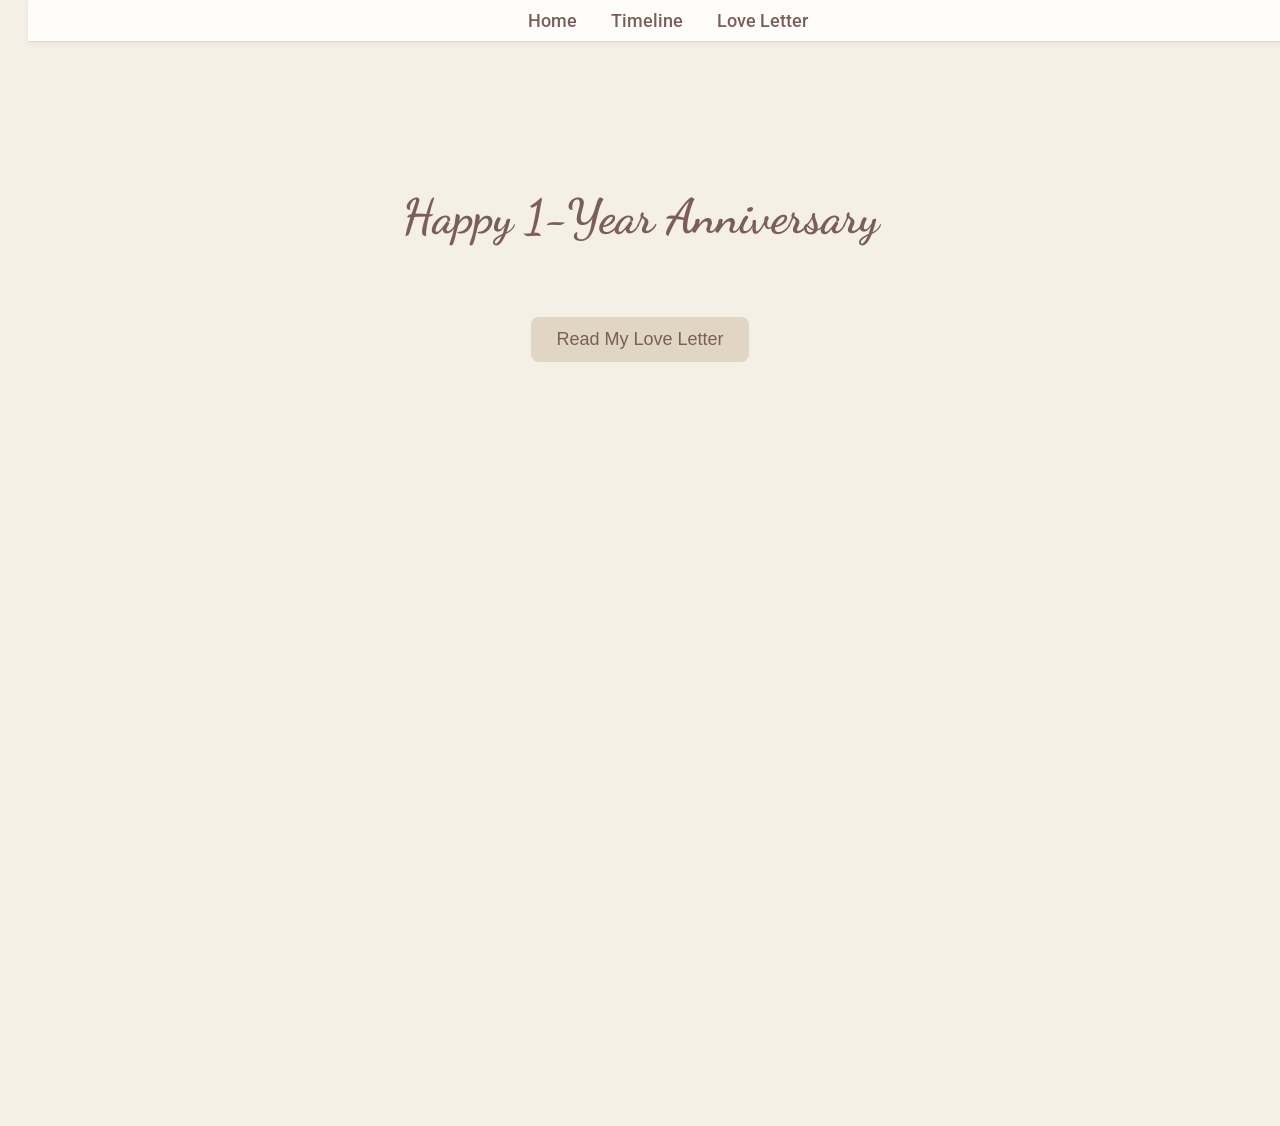
==== index.html @ 8c03a71b "beige theme" ====
<!DOCTYPE html>
<html lang="en">
<head>
<meta charset="UTF-8">
<meta name="viewport" content="width=device-width, initial-scale=1.0">
<title>Anniversary Home</title>
<link rel="stylesheet" href="style.css?v=1">
<script src="script.js?v=1" defer></script>
</head>
<body>
<nav>
  <a href="index.html">Home</a>
  <a href="timeline.html">Timeline</a>
  <a href="loveletter.html">Love Letter</a>
</nav>

<section class="section">
  <h1 class="heading">Happy 1-Year Anniversary</h1>
  <p class="intro">Even though I missed celebrating yesterday, I made this little website for you.</p>
  <button onclick="goToLoveLetter()">Read My Love Letter</button>
</section>

<div class="sparkles"></div>
</body>
</html>
---- style.css ----
/* Fonts */
@import url('https://fonts.googleapis.com/css2?family=Dancing+Script&display=swap');
@import url('https://fonts.googleapis.com/css2?family=Roboto&display=swap');

body {
  font-family: 'Roboto', sans-serif;
  background: #f5f0e6; /* soft beige */
  color: #7b5e57; /* soft brown */
  text-align: center;
  padding: 20px;
  overflow-x: hidden;
  scroll-behavior: smooth;
  opacity: 0;
  transition: opacity 1s ease-in-out;
}

body.loaded { opacity: 1; }

nav {
  position: fixed;
  top: 0;
  width: 100%;
  background: rgba(255,255,255,0.85);
  padding: 10px 0;
  z-index: 1000;
  border-bottom: 1px solid #e0d6c3;
  box-shadow: 0 2px 5px rgba(0,0,0,0.05);
}

nav a {
  color: #7b5e57;
  margin: 0 15px;
  text-decoration: none;
  font-weight: 500;
  font-size: 18px;
  transition: color 0.3s;
}

nav a:hover { color: #a18776; }

.section {
  min-height: 100vh;
  padding: 120px 20px 50px;
}

.heading {
  font-family: 'Dancing Script', cursive;
  font-size: 48px;
  margin-bottom: 20px;
  transition: color 0.3s;
}

.heading:hover { color: #a18776; }

p {
  font-size: 20px;
  margin-bottom: 20px;
  line-height: 1.6;
  opacity: 0;
  transition: opacity 1.2s ease-in-out;
}

p.visible { opacity: 1; }

button {
  background: #e0d6c3;
  color: #7b5e57;
  border: none;
  padding: 12px 25px;
  font-size: 18px;
  border-radius: 8px;
  cursor: pointer;
  transition: background 0.3s;
}

button:hover { background: #d1c4a7; }

.sparkles { position: fixed; top:0; left:0; width:100%; height:100%; pointer-events:none; z-index:0; }
.sparkle { position:absolute; width:4px; height:4px; background:white; border-radius:50%; opacity:0.8; animation:sparkleAnim 2s linear forwards, shimmer 1.5s ease-in-out infinite alternate; }
@keyframes shimmer { 0%{opacity:0.7; transform:scale(1);} 50%{opacity:1; transform:scale(1.3);} 100%{opacity:0.7; transform:scale(1);} }
@keyframes sparkleAnim { 0%{transform:translateY(0) scale(1);opacity:0.8;} 50%{opacity:0.2; transform:scale(1.5);} 100%{transform:translateY(-600px) scale(1); opacity:0;} }
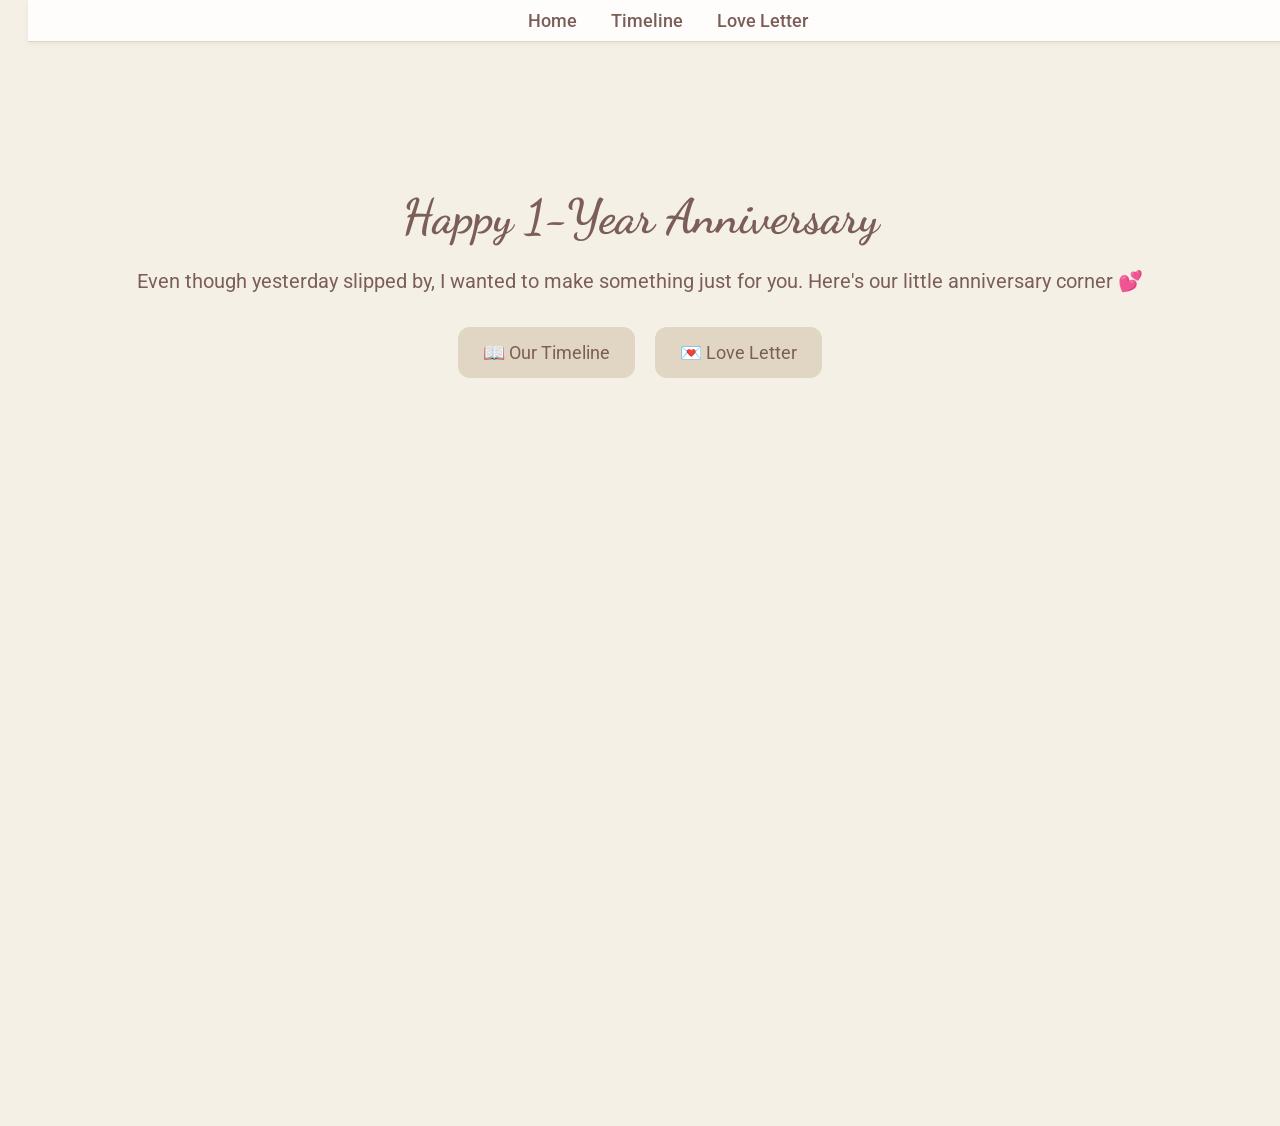
==== commit e919e4cc: "new" ====
--- a/index.html
+++ b/index.html
@@ -4,8 +4,8 @@
 <meta charset="UTF-8">
 <meta name="viewport" content="width=device-width, initial-scale=1.0">
 <title>Anniversary Home</title>
-<link rel="stylesheet" href="style.css?v=1">
-<script src="script.js?v=1" defer></script>
+<link rel="stylesheet" href="style.css?v=2">
+<script src="script.js?v=2" defer></script>
 </head>
 <body>
 <nav>
@@ -15,9 +15,20 @@
 </nav>
 
 <section class="section">
-  <h1 class="heading">Happy 1-Year Anniversary</h1>
-  <p class="intro">Even though I missed celebrating yesterday, I made this little website for you.</p>
-  <button onclick="goToLoveLetter()">Read My Love Letter</button>
+  <h1 class="heading fade">Happy 1-Year Anniversary</h1>
+  
+  <p class="intro fade">Even though yesterday slipped by, I wanted to make something just for you. Here's our little anniversary corner 💕</p>
+
+  <!-- Navigation cards -->
+  <div class="cards fade">
+    <a href="timeline.html" class="card">📖 Our Timeline</a>
+    <a href="loveletter.html" class="card">💌 Love Letter</a>
+  </div>
+
+  <!-- Optional illustration placeholder -->
+  <div class="illustration fade">
+    <!-- Add an elegant SVG or small image here -->
+  </div>
 </section>
 
 <div class="sparkles"></div>
--- a/style.css
+++ b/style.css
@@ -78,4 +78,32 @@
 .sparkles { position: fixed; top:0; left:0; width:100%; height:100%; pointer-events:none; z-index:0; }
 .sparkle { position:absolute; width:4px; height:4px; background:white; border-radius:50%; opacity:0.8; animation:sparkleAnim 2s linear forwards, shimmer 1.5s ease-in-out infinite alternate; }
 @keyframes shimmer { 0%{opacity:0.7; transform:scale(1);} 50%{opacity:1; transform:scale(1.3);} 100%{opacity:0.7; transform:scale(1);} }
-@keyframes sparkleAnim { 0%{transform:translateY(0) scale(1);opacity:0.8;} 50%{opacity:0.2; transform:scale(1.5);} 100%{transform:translateY(-600px) scale(1); opacity:0;} }+@keyframes sparkleAnim { 0%{transform:translateY(0) scale(1);opacity:0.8;} 50%{opacity:0.2; transform:scale(1.5);} 100%{transform:translateY(-600px) scale(1); opacity:0;} }
+
+/* Fade-in for multiple elements */
+.fade { opacity: 0; transition: opacity 1.2s ease-in-out; }
+.fade.visible { opacity: 1; }
+
+/* Cards container */
+.cards {
+  display: flex;
+  justify-content: center;
+  gap: 20px;
+  margin-top: 30px;
+  flex-wrap: wrap;
+}
+
+/* Individual card style */
+.card {
+  background: #e0d6c3; /* soft beige variant */
+  color: #7b5e57; /* soft brown */
+  text-decoration: none;
+  padding: 15px 25px;
+  border-radius: 12px;
+  font-size: 18px;
+  transition: background 0.3s, transform 0.3s;
+}
+.card:hover {
+  background: #d1c4a7;
+  transform: translateY(-4px);
+}
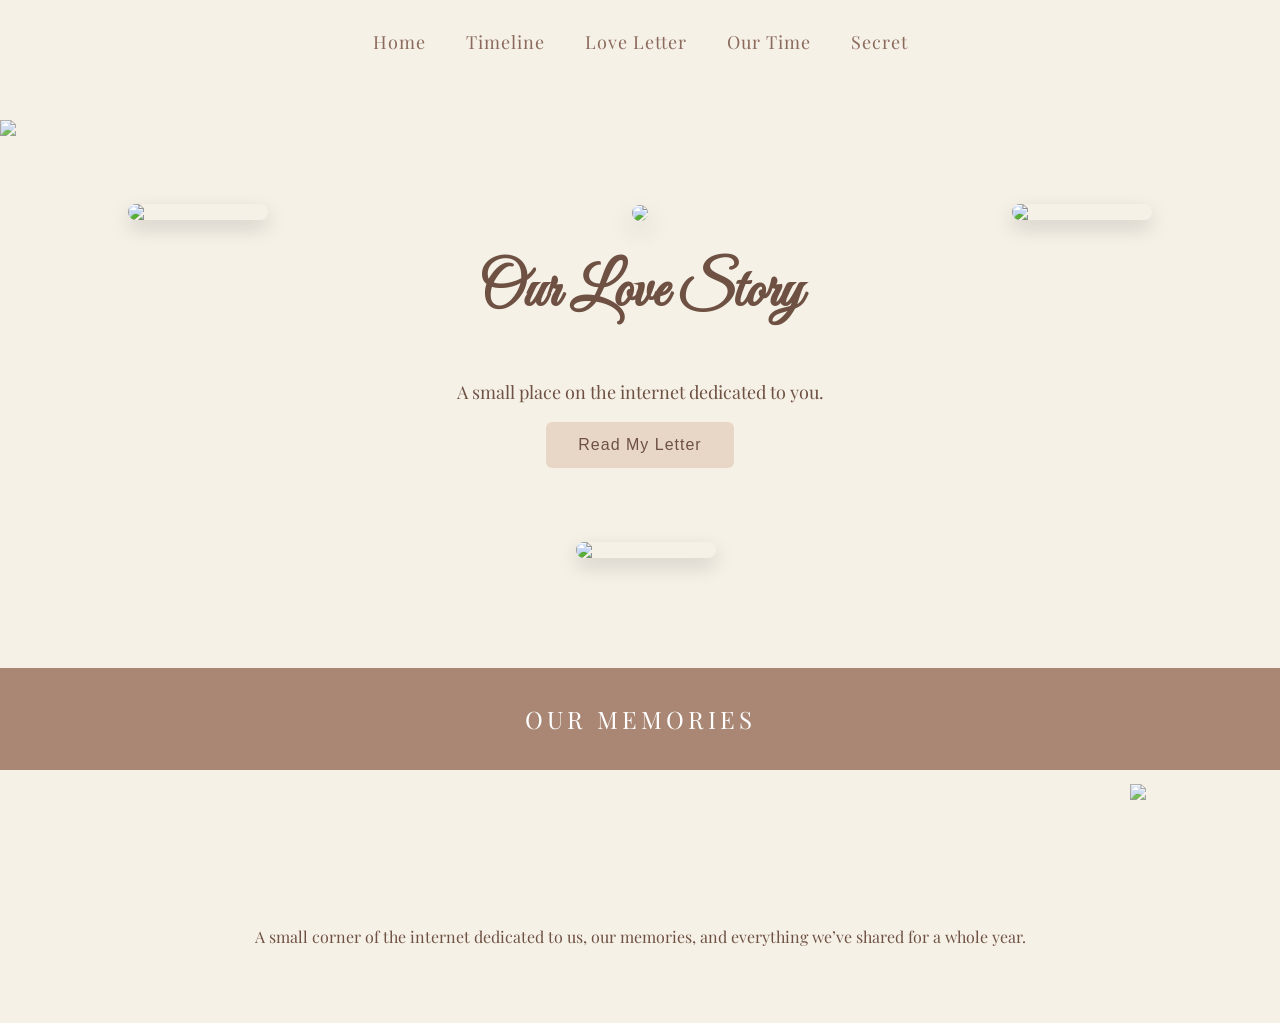
==== commit 8462a5ac: "fairytheme" ====
--- a/index.html
+++ b/index.html
@@ -1,36 +1,71 @@
 <!DOCTYPE html>
-<html lang="en">
+<html>
+
 <head>
+
 <meta charset="UTF-8">
-<meta name="viewport" content="width=device-width, initial-scale=1.0">
-<title>Anniversary Home</title>
-<link rel="stylesheet" href="style.css?v=2">
-<script src="script.js?v=2" defer></script>
+<meta name="viewport" content="width=device-width, initial-scale=1">
+
+<title>Our Love Story</title>
+
+<link rel="stylesheet" href="style.css">
+<script src="script.js" defer></script>
+
 </head>
+
 <body>
+
+<img src="rose.png" class="decoration dec1">
+<img src="rose1.png" class="decoration dec2">
+
 <nav>
-  <a href="index.html">Home</a>
-  <a href="timeline.html">Timeline</a>
-  <a href="loveletter.html">Love Letter</a>
+
+<a href="index.html">Home</a>
+<a href="timeline.html">Timeline</a>
+<a href="loveletter.html">Love Letter</a>
+<a href="countdown.html">Our Time</a>
+<a href="secret.html">Secret</a>
+
 </nav>
 
-<section class="section">
-  <h1 class="heading fade">Happy 1-Year Anniversary</h1>
-  
-  <p class="intro fade">Even though yesterday slipped by, I wanted to make something just for you. Here's our little anniversary corner 💕</p>
+<section class="hero">
 
-  <!-- Navigation cards -->
-  <div class="cards fade">
-    <a href="timeline.html" class="card">📖 Our Timeline</a>
-    <a href="loveletter.html" class="card">💌 Love Letter</a>
-  </div>
+<img src="willow.jpg" class="main-photo">
 
-  <!-- Optional illustration placeholder -->
-  <div class="illustration fade">
-    <!-- Add an elegant SVG or small image here -->
-  </div>
+<img src="bunny.jpg" class="floating-photo photo-left">
+
+<img src="duck.jpg" class="floating-photo photo-right">
+
+<img src="picnic.jpg" class="floating-photo photo-bottom">
+
+<h1 class="hero-title">
+Our Love Story
+</h1>
+
+<p class="hero-text">
+A small place on the internet dedicated to you.
+</p>
+
+<button onclick="location.href='loveletter.html'">
+Read My Letter
+</button>
+
 </section>
 
-<div class="sparkles"></div>
+
+<div class="ribbon">
+OUR MEMORIES
+</div>
+
+
+<section class="section">
+
+<p>
+A small corner of the internet dedicated to us,
+our memories, and everything we’ve shared for a whole year.
+</p>
+
+</section>
+
 </body>
 </html>
--- a/style.css
+++ b/style.css
@@ -1,109 +1,180 @@
-/* Fonts */
-@import url('https://fonts.googleapis.com/css2?family=Dancing+Script&display=swap');
-@import url('https://fonts.googleapis.com/css2?family=Roboto&display=swap');
+@import url('https://fonts.googleapis.com/css2?family=Playfair+Display:wght@400;500&family=Great+Vibes&display=swap');
 
-body {
-  font-family: 'Roboto', sans-serif;
-  background: #f5f0e6; /* soft beige */
-  color: #7b5e57; /* soft brown */
-  text-align: center;
-  padding: 20px;
-  overflow-x: hidden;
-  scroll-behavior: smooth;
-  opacity: 0;
-  transition: opacity 1s ease-in-out;
+body{
+margin:0;
+background:#f6f1e7;
+font-family:'Playfair Display', serif;
+color:#6e5143;
+text-align:center;
+overflow-x:hidden;
 }
 
-body.loaded { opacity: 1; }
+/* navigation */
 
-nav {
-  position: fixed;
-  top: 0;
-  width: 100%;
-  background: rgba(255,255,255,0.85);
-  padding: 10px 0;
-  z-index: 1000;
-  border-bottom: 1px solid #e0d6c3;
-  box-shadow: 0 2px 5px rgba(0,0,0,0.05);
+nav{
+display:flex;
+justify-content:center;
+gap:40px;
+padding:30px;
+font-size:18px;
+letter-spacing:1px;
 }
 
-nav a {
-  color: #7b5e57;
-  margin: 0 15px;
-  text-decoration: none;
-  font-weight: 500;
-  font-size: 18px;
-  transition: color 0.3s;
+nav a{
+text-decoration:none;
+color:#8b6a5d;
+transition:0.3s;
 }
 
-nav a:hover { color: #a18776; }
-
-.section {
-  min-height: 100vh;
-  padding: 120px 20px 50px;
+nav a:hover{
+color:#c89c8a;
 }
 
-.heading {
-  font-family: 'Dancing Script', cursive;
-  font-size: 48px;
-  margin-bottom: 20px;
-  transition: color 0.3s;
+/* headings */
+
+.heading{
+font-family:'Great Vibes', cursive;
+font-size:64px;
+margin-top:60px;
+margin-bottom:20px;
 }
 
-.heading:hover { color: #a18776; }
+/* content section */
 
-p {
-  font-size: 20px;
-  margin-bottom: 20px;
-  line-height: 1.6;
-  opacity: 0;
-  transition: opacity 1.2s ease-in-out;
+.section{
+max-width:900px;
+margin:auto;
+padding:60px 20px;
+opacity:0;
+transform:translateY(30px);
+transition:all 1s ease;
 }
 
-p.visible { opacity: 1; }
-
-button {
-  background: #e0d6c3;
-  color: #7b5e57;
-  border: none;
-  padding: 12px 25px;
-  font-size: 18px;
-  border-radius: 8px;
-  cursor: pointer;
-  transition: background 0.3s;
+.section.show{
+opacity:1;
+transform:translateY(0);
 }
 
-button:hover { background: #d1c4a7; }
+/* ribbon divider */
 
-.sparkles { position: fixed; top:0; left:0; width:100%; height:100%; pointer-events:none; z-index:0; }
-.sparkle { position:absolute; width:4px; height:4px; background:white; border-radius:50%; opacity:0.8; animation:sparkleAnim 2s linear forwards, shimmer 1.5s ease-in-out infinite alternate; }
-@keyframes shimmer { 0%{opacity:0.7; transform:scale(1);} 50%{opacity:1; transform:scale(1.3);} 100%{opacity:0.7; transform:scale(1);} }
-@keyframes sparkleAnim { 0%{transform:translateY(0) scale(1);opacity:0.8;} 50%{opacity:0.2; transform:scale(1.5);} 100%{transform:translateY(-600px) scale(1); opacity:0;} }
-
-/* Fade-in for multiple elements */
-.fade { opacity: 0; transition: opacity 1.2s ease-in-out; }
-.fade.visible { opacity: 1; }
-
-/* Cards container */
-.cards {
-  display: flex;
-  justify-content: center;
-  gap: 20px;
-  margin-top: 30px;
-  flex-wrap: wrap;
+.ribbon{
+background:#a98774;
+color:white;
+padding:35px;
+font-size:24px;
+letter-spacing:4px;
+margin:80px 0;
 }
 
-/* Individual card style */
-.card {
-  background: #e0d6c3; /* soft beige variant */
-  color: #7b5e57; /* soft brown */
-  text-decoration: none;
-  padding: 15px 25px;
-  border-radius: 12px;
-  font-size: 18px;
-  transition: background 0.3s, transform 0.3s;
+/* button */
+
+button{
+background:#e8d6c6;
+border:none;
+padding:14px 32px;
+font-size:16px;
+letter-spacing:1px;
+color:#6e5143;
+cursor:pointer;
+border-radius:6px;
+transition:0.3s;
 }
-.card:hover {
-  background: #d1c4a7;
-  transform: translateY(-4px);
+
+button:hover{
+background:#d9bfae;
+}
+
+/* images */
+
+.hero-img{
+width:280px;
+border-radius:10px;
+margin:30px auto;
+display:block;
+box-shadow:0 10px 20px rgba(0,0,0,0.1);
+}
+
+/* floating decorations */
+
+.decoration{
+position:fixed;
+width:150px;
+z-index:-1;
+opacity:0.8;
+}
+
+.dec1{
+top:120px;
+left:0;
+}
+
+.dec2{
+bottom:100px;
+right:0;
+}
+
+/* counter */
+
+#counter{
+font-size:34px;
+margin-top:30px;
+}
+
+/* inputs */
+
+input{
+padding:10px;
+border-radius:8px;
+border:1px solid #d6c5b7;
+background:white;
+}
+
+.hero{
+position:relative;
+padding-top:120px;
+padding-bottom:120px;
+text-align:center;
+}
+
+.main-photo{
+width:260px;
+border-radius:12px;
+box-shadow:0 10px 25px rgba(0,0,0,0.15);
+}
+
+/* floating photos */
+
+.floating-photo{
+position:absolute;
+width:140px;
+border-radius:10px;
+box-shadow:0 8px 20px rgba(0,0,0,0.15);
+}
+
+/* positions */
+
+.photo-left{
+left:10%;
+top:120px;
+}
+
+.photo-right{
+right:10%;
+top:120px;
+}
+
+.photo-bottom{
+bottom:30px;
+left:45%;
+}
+
+.hero-title{
+font-family:'Great Vibes', cursive;
+font-size:60px;
+margin-top:30px;
+}
+
+.hero-text{
+margin-top:10px;
+font-size:18px;
 }
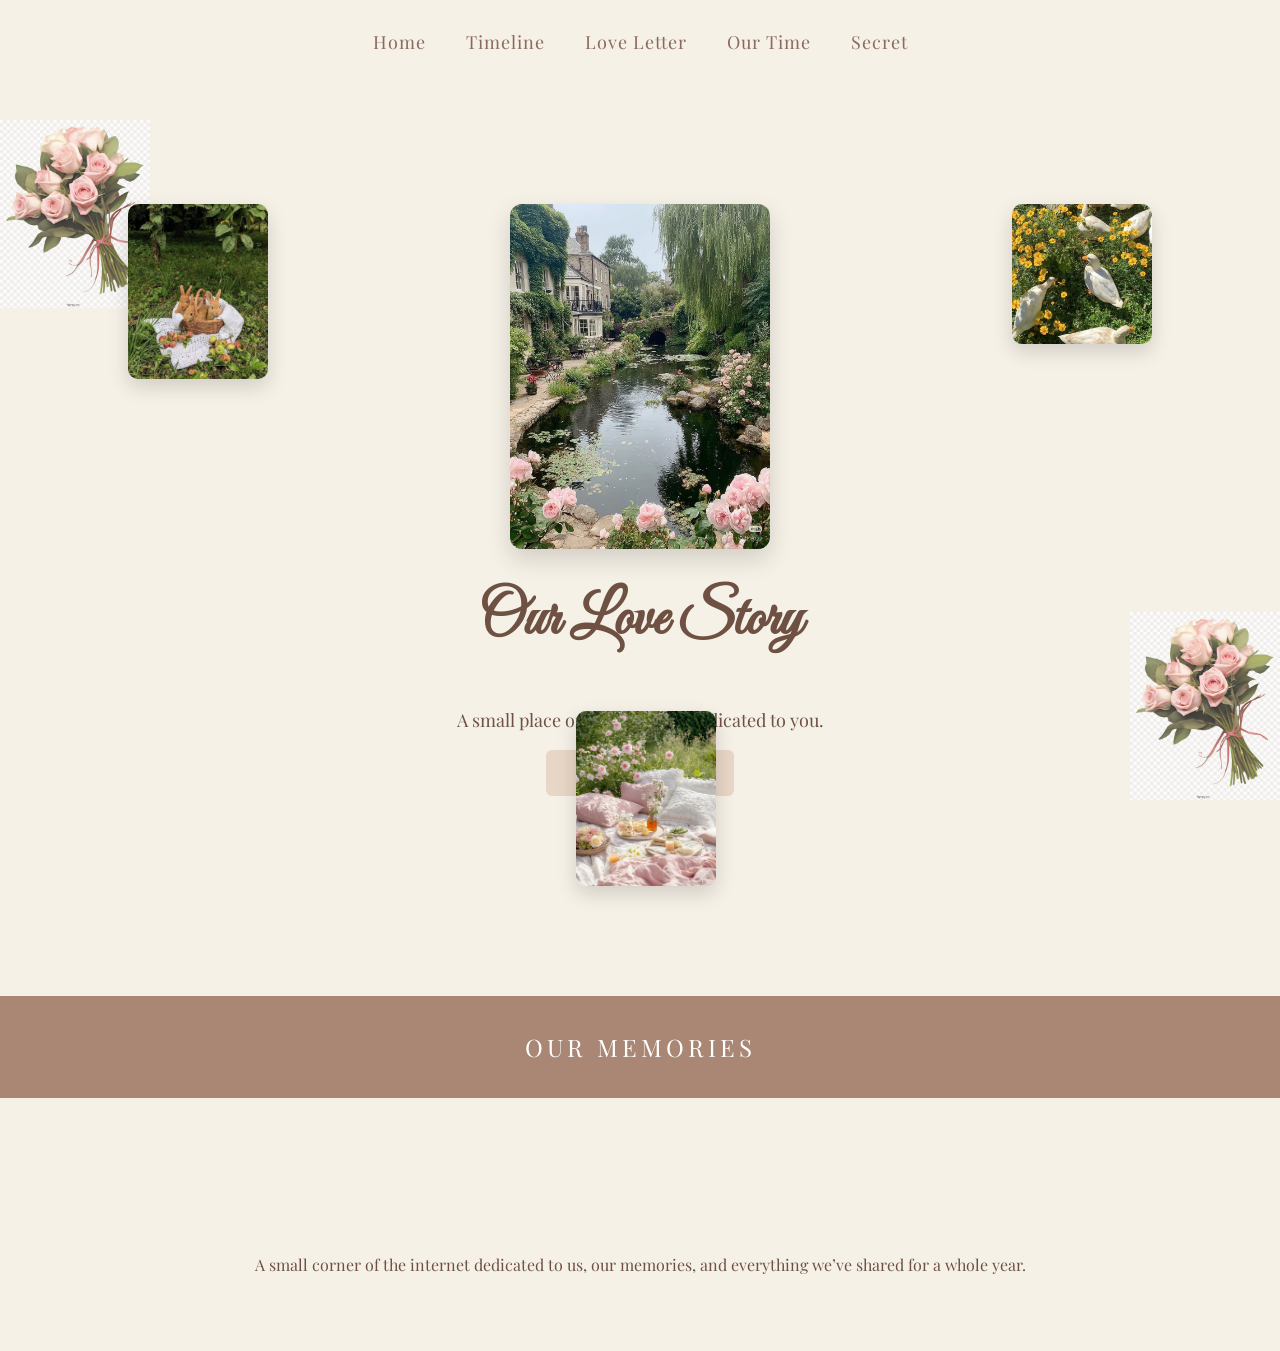
==== commit 6d811bbe: "image" ====
--- a/index.html
+++ b/index.html
@@ -15,8 +15,8 @@
 
 <body>
 
-<img src="rose.png" class="decoration dec1">
-<img src="rose1.png" class="decoration dec2">
+<img src="images/rose.png" class="decoration dec1">
+<img src="images/rose.png" class="decoration dec2">
 
 <nav>
 
@@ -30,13 +30,13 @@
 
 <section class="hero">
 
-<img src="willow.jpg" class="main-photo">
+<img src="images/willow.jpg" class="main-photo">
 
-<img src="bunny.jpg" class="floating-photo photo-left">
+<img src="images/bunny.jpg" class="floating-photo photo-left">
 
-<img src="duck.jpg" class="floating-photo photo-right">
+<img src="images/duck.jpg" class="floating-photo photo-right">
 
-<img src="picnic.jpg" class="floating-photo photo-bottom">
+<img src="images/picnic.jpg" class="floating-photo photo-bottom">
 
 <h1 class="hero-title">
 Our Love Story
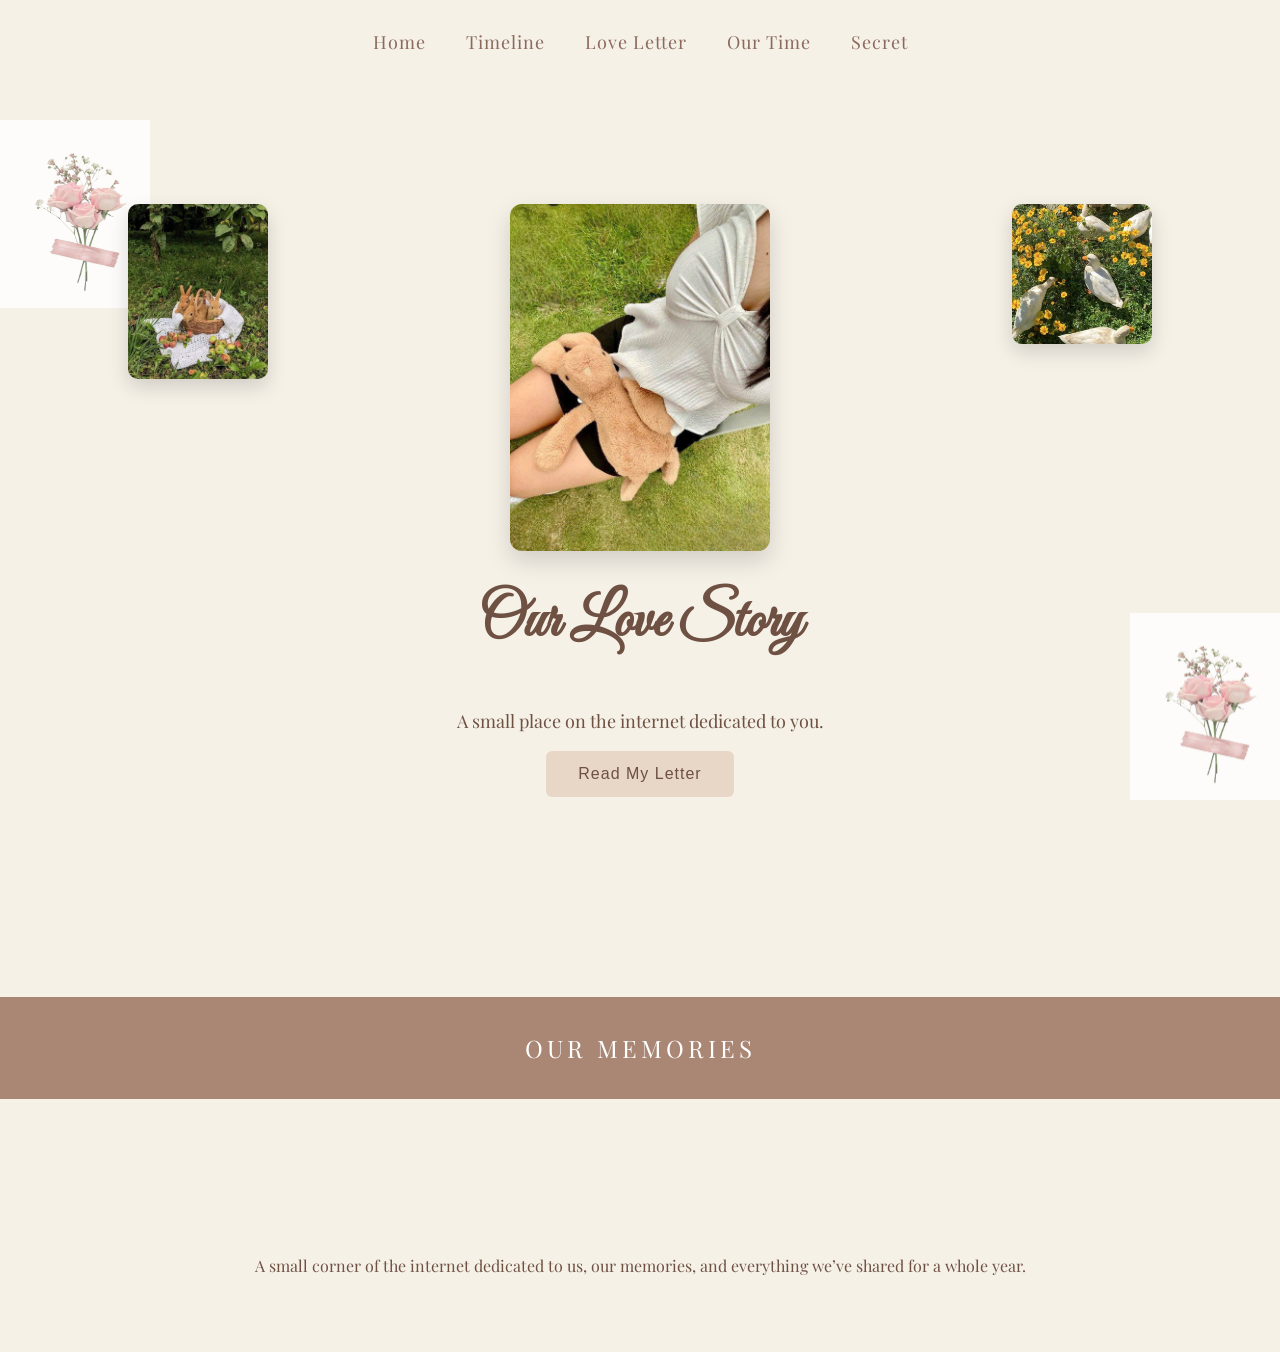
==== commit 5af033cd: "new" ====
--- a/index.html
+++ b/index.html
@@ -30,13 +30,11 @@
 
 <section class="hero">
 
-<img src="images/willow.jpg" class="main-photo">
+<img src="images/baby.jpg" class="main-photo">
 
 <img src="images/bunny.jpg" class="floating-photo photo-left">
 
 <img src="images/duck.jpg" class="floating-photo photo-right">
-
-<img src="images/picnic.jpg" class="floating-photo photo-bottom">
 
 <h1 class="hero-title">
 Our Love Story
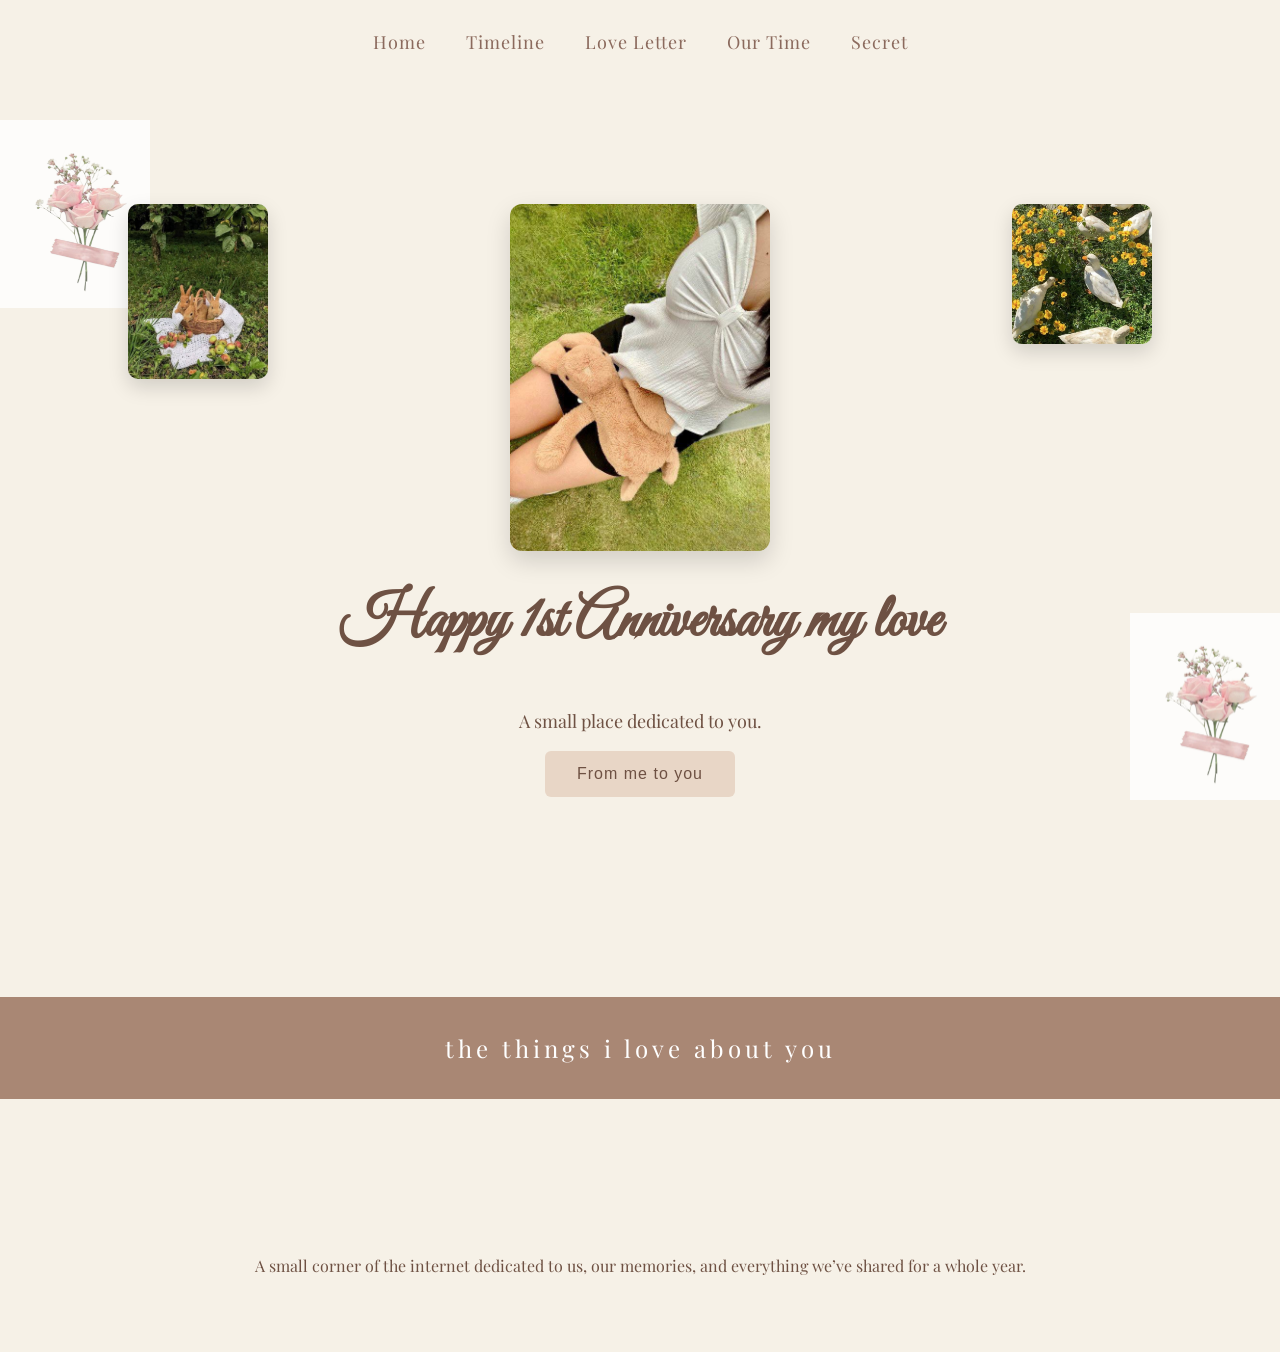
==== commit 4a1b5a74: "hehe" ====
--- a/index.html
+++ b/index.html
@@ -15,8 +15,8 @@
 
 <body>
 
-<img src="images/rose.png" class="decoration dec1">
-<img src="images/rose.png" class="decoration dec2">
+<img src="images/IMG_0545.png" class="decoration dec1">
+<img src="images/IMG_0545.png" class="decoration dec2">
 
 <nav>
 
@@ -37,22 +37,22 @@
 <img src="images/duck.jpg" class="floating-photo photo-right">
 
 <h1 class="hero-title">
-Our Love Story
+Happy 1st Anniversary my love
 </h1>
 
 <p class="hero-text">
-A small place on the internet dedicated to you.
+A small place dedicated to you.
 </p>
 
 <button onclick="location.href='loveletter.html'">
-Read My Letter
+From me to you 
 </button>
 
 </section>
 
 
 <div class="ribbon">
-OUR MEMORIES
+the things i love about you 
 </div>
 
 
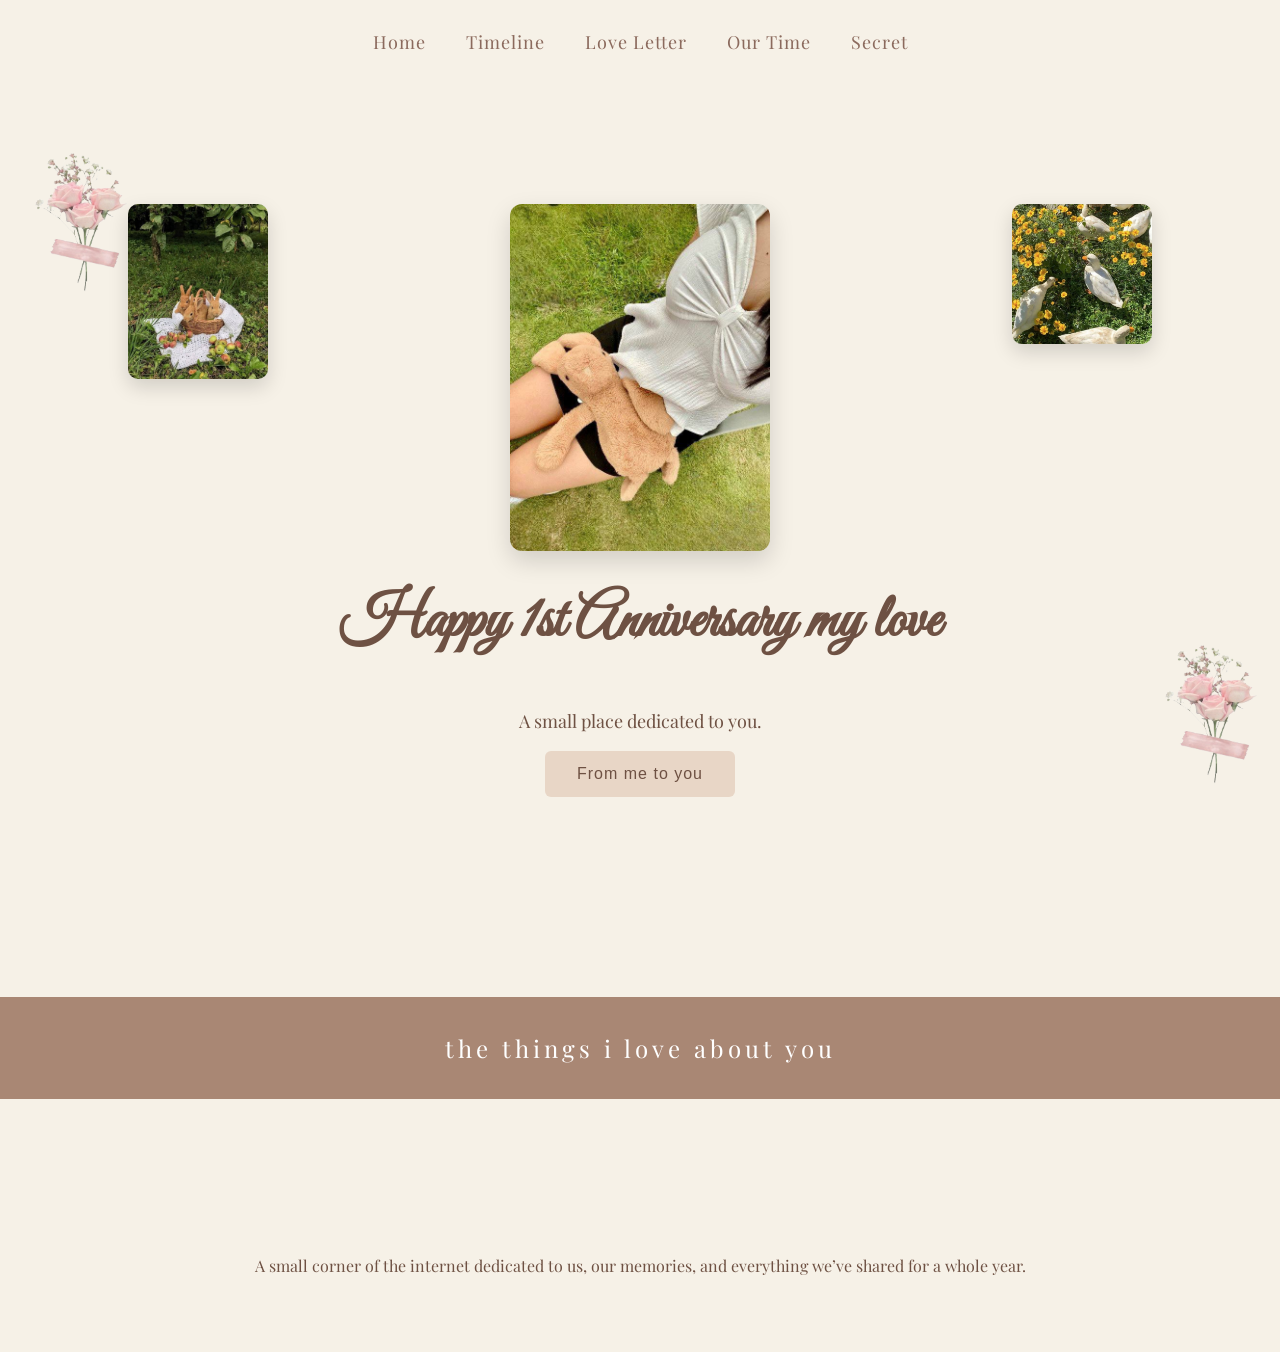
==== commit 9a6d8c8d: "updated" ====
--- a/index.html
+++ b/index.html
@@ -15,8 +15,8 @@
 
 <body>
 
-<img src="images/IMG_0545.png" class="decoration dec1">
-<img src="images/IMG_0545.png" class="decoration dec2">
+<img src="images/rose.png" class="decoration dec1">
+<img src="images/rose.png" class="decoration dec2">
 
 <nav>
 
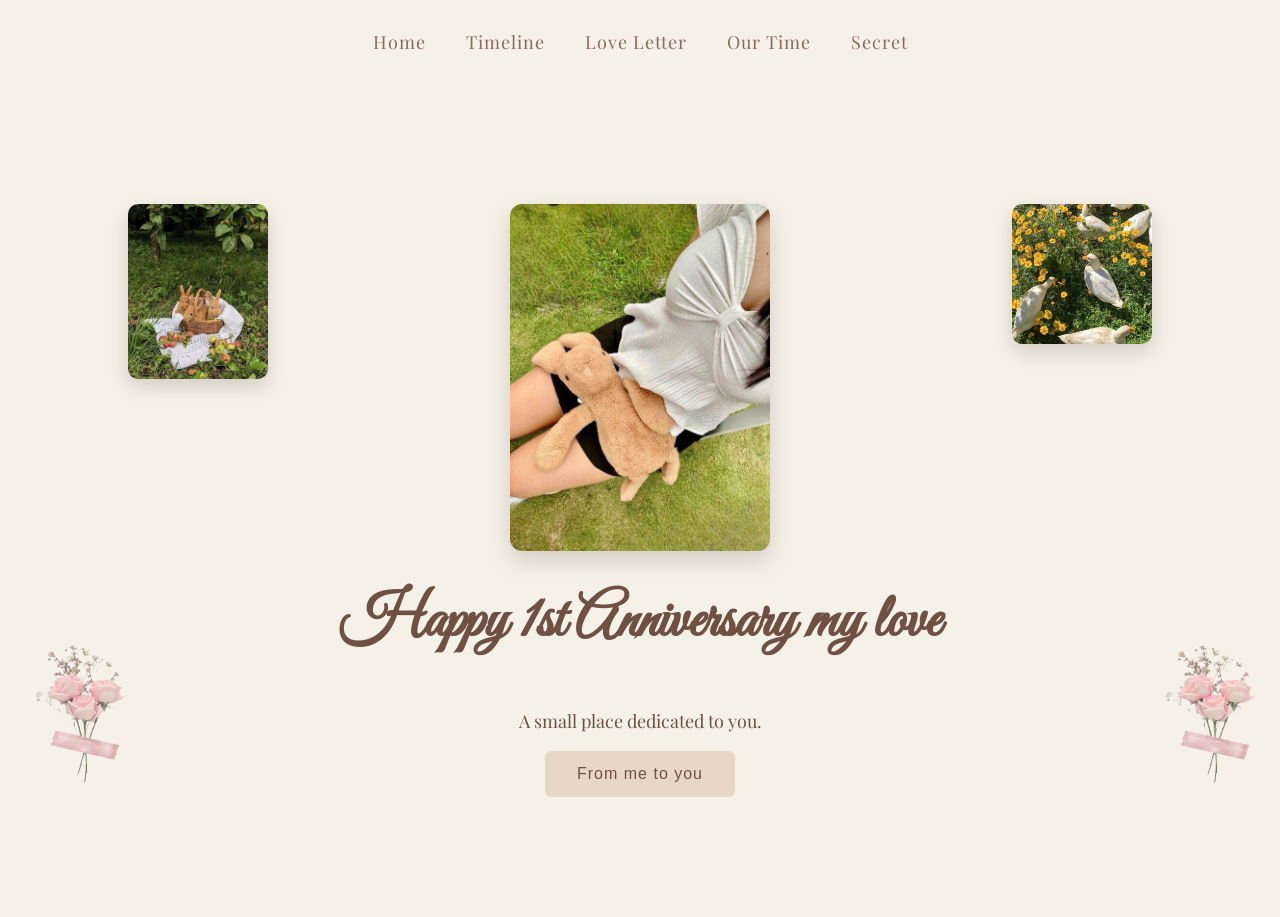
==== commit f8ba9027: "updated" ====
--- a/index.html
+++ b/index.html
@@ -50,20 +50,5 @@
 
 </section>
 
-
-<div class="ribbon">
-the things i love about you 
-</div>
-
-
-<section class="section">
-
-<p>
-A small corner of the internet dedicated to us,
-our memories, and everything we’ve shared for a whole year.
-</p>
-
-</section>
-
 </body>
 </html>
--- a/style.css
+++ b/style.css
@@ -50,6 +50,11 @@
 transition:all 1s ease;
 }
 
+.justify-text {
+text-align: justify;
+line-height: 1.7;
+}
+
 .section.show{
 opacity:1;
 transform:translateY(0);
@@ -63,7 +68,8 @@
 padding:35px;
 font-size:24px;
 letter-spacing:4px;
-margin:80px 0;
+margin-top:80px;
+margin: bottom 20px;
 }
 
 /* button */
@@ -104,7 +110,7 @@
 }
 
 .dec1{
-top:120px;
+bottom:100px;
 left:0;
 }
 
